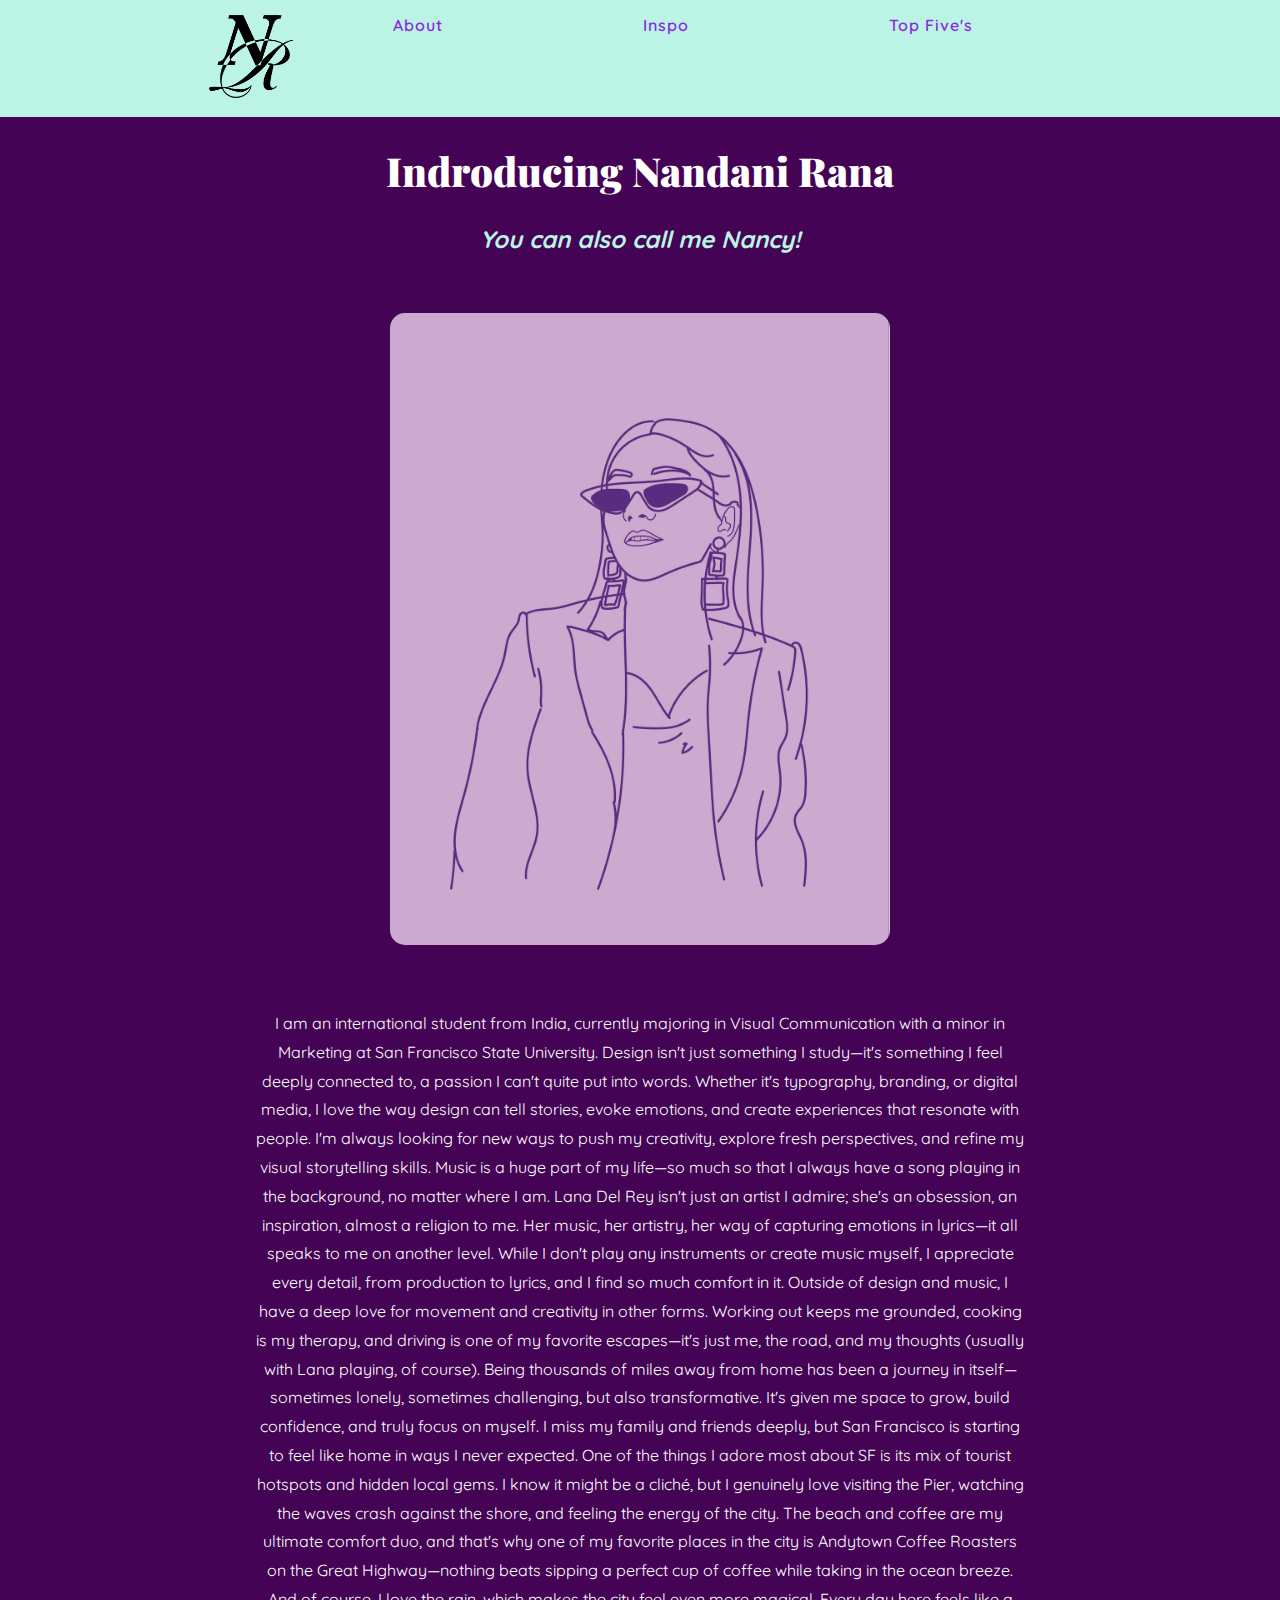
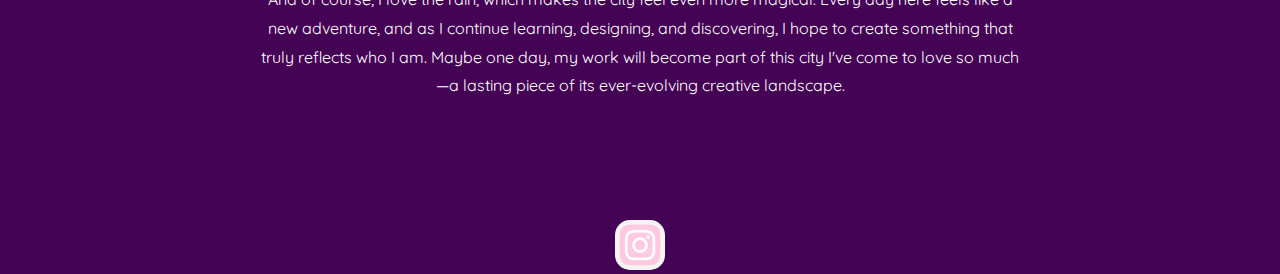
==== index.html @ 1f3b39ed "Introduction to Nandani Rana" ====
<!DOCTYPE html>
<html lang="en">
    <head>
        <meta charset="UTF-8">
        <link rel="stylesheet" href="css/mainstyle.css">
        <title>Introducing Nandani Rana</title>

        <link rel="stylesheet" href="css/style.css"> 


    </head>

    <body>
        <header>

        <nav>
            <div class="logo">
              <a href="index.html">
                <img src="img/logo.png" alt="Nandani Rana">
              </a>
            </div>
        
                <a href="index.html">About</a> <br>
                <a href="nandani_rana_inspirationPage/inspiration.html">Inspo</a><br> 
                <a href="nandani_rana_topFivePage/topfivepage.html">Top Five's</a><br> 
           
          </nav>
        </header>
       


        <h1><strong>Indroducing Nandani Rana</strong></h1>
        <h2><em>You can also call me Nancy!</em></h2>
        <br>
        <br>

        <img src="img/illustration.png">
        <br>
        <br>
        <br>
        <br>

        <p>I am an international student from India, currently majoring in Visual Communication with a minor in Marketing 
            at San Francisco State University. Design isn't just something I study—it's 
            something I feel deeply connected to, a passion I can't quite put into words. Whether it's typography, branding, 
            or digital media, I love the way design can tell stories, evoke emotions, and create experiences that resonate with 
            people. I'm always looking for new ways to push my creativity, explore fresh perspectives, and refine my visual 
            storytelling skills. Music is a huge part of my life—so much so that I always have a song playing in the background, 
            no matter where I am. Lana Del Rey isn't just an artist I admire; she's an obsession, an inspiration, almost a 
            religion to me. Her music, her artistry, her way of capturing emotions in lyrics—it all speaks to me on another level. 
            While I don't play any instruments or create music myself, I appreciate every detail, from production to lyrics, 
            and I find so much comfort in it. 
            Outside of design and music, I have a deep love for movement and creativity in other forms. 
            Working out keeps me grounded, cooking is my therapy, and driving is one of my favorite escapes—it's just me, 
            the road, and my thoughts (usually with Lana playing, of course). Being thousands of miles away from home has been 
            a journey in itself—sometimes lonely, sometimes challenging, but also transformative. It's given me space to grow, 
            build confidence, and truly focus on myself. I miss my family and friends deeply, but San Francisco is starting to 
            feel like home in ways I never expected. One of the things I adore most about SF is its mix of tourist hotspots 
            and hidden local gems. I know it might be a cliché, but I genuinely love visiting the Pier, watching the waves crash
            against the shore, and feeling the energy of the city. The beach and coffee are my ultimate comfort duo, and that's 
            why one of my favorite places in the city is Andytown Coffee Roasters on the Great Highway—nothing beats sipping a 
            perfect cup of coffee while taking in the ocean breeze. And of course, I love the rain, which makes the city feel 
            even more magical. Every day here feels like a new adventure, and as I continue learning, designing, and discovering, 
            I hope to create something that truly reflects who I am. Maybe one day, my work will become part of this city I've 
            come to love so much—a lasting piece of its ever-evolving creative landscape.
        </p>
        <br>
        <br>
        <br>
        <br>
        <br>
        <br>

        <footer><a href="https://www.instagram.com/sf_snaps_/"><img src="img/Pink Instagram Logo.jpg" alt="Instagram" class="ig"></a></footer>




    </body>
</html>
---- css/style.css ----
@import url('https://fonts.googleapis.com/css2?family=Playfair+Display:wght@500&family=Quicksand:wght@400;600&display=swap');


:root {
    --background-color: #440354;
    --primary-color: #ffffff;
    --accent-color: #D9A5B3;
    --soft-teal: #bbf4e5;
    --text-color: #ffffff;
    --light-text: #e4b2e2;
}


body {
    font-family: 'Quicksand', sans-serif;
    background-color: var(--background-color);
    color: var(--text-color);
    margin: 0;
    padding: 0;
    text-align: center;
}


nav a {
    color: blueviolet;
    text-decoration: none;
    font-weight: 600;
    letter-spacing: 1px;
    transition: 0.3s;
    justify-content: center;
}


nav {
    background: var(--soft-teal);
    padding: 15px;
    display: flex;
    justify-content: center;
    gap: 100px;
  }
  
  @keyframes blink {
    0% { opacity: 1; }
    50% { opacity: 0.3; }
    100% { opacity: 1; }
  }
  
  .logo img {
    width: 85px;
    height: auto;
    animation: blink 2s infinite;
  }


nav a:hover {
    color: var(--accent-color);
}

h1 {
    font-family: 'Playfair Display', serif;
    font-size: 2.5em;
    color: var(--primary-color);
}

h2 {
    font-family: 'Quicksand', sans-serif;
    font-size: 1.5em;
    color: var(--soft-teal);
}


img {
    width: 500px;
    border-radius: 15px;
    box-shadow: 4px 4px 10px rgba(rgb(255, 255, 255), rgb(255, 255, 255), rgb(255, 255, 255), alpha);
    transition: 0.3s;
    
}
img:hover {
    transform: scale(1.05);
}


p {
    width: 60%;
    margin: auto;
    line-height: 1.8;
    color:white;
    transition: 0.3s;
    
}

.ig {
    width: 50px;
    height: auto;
}
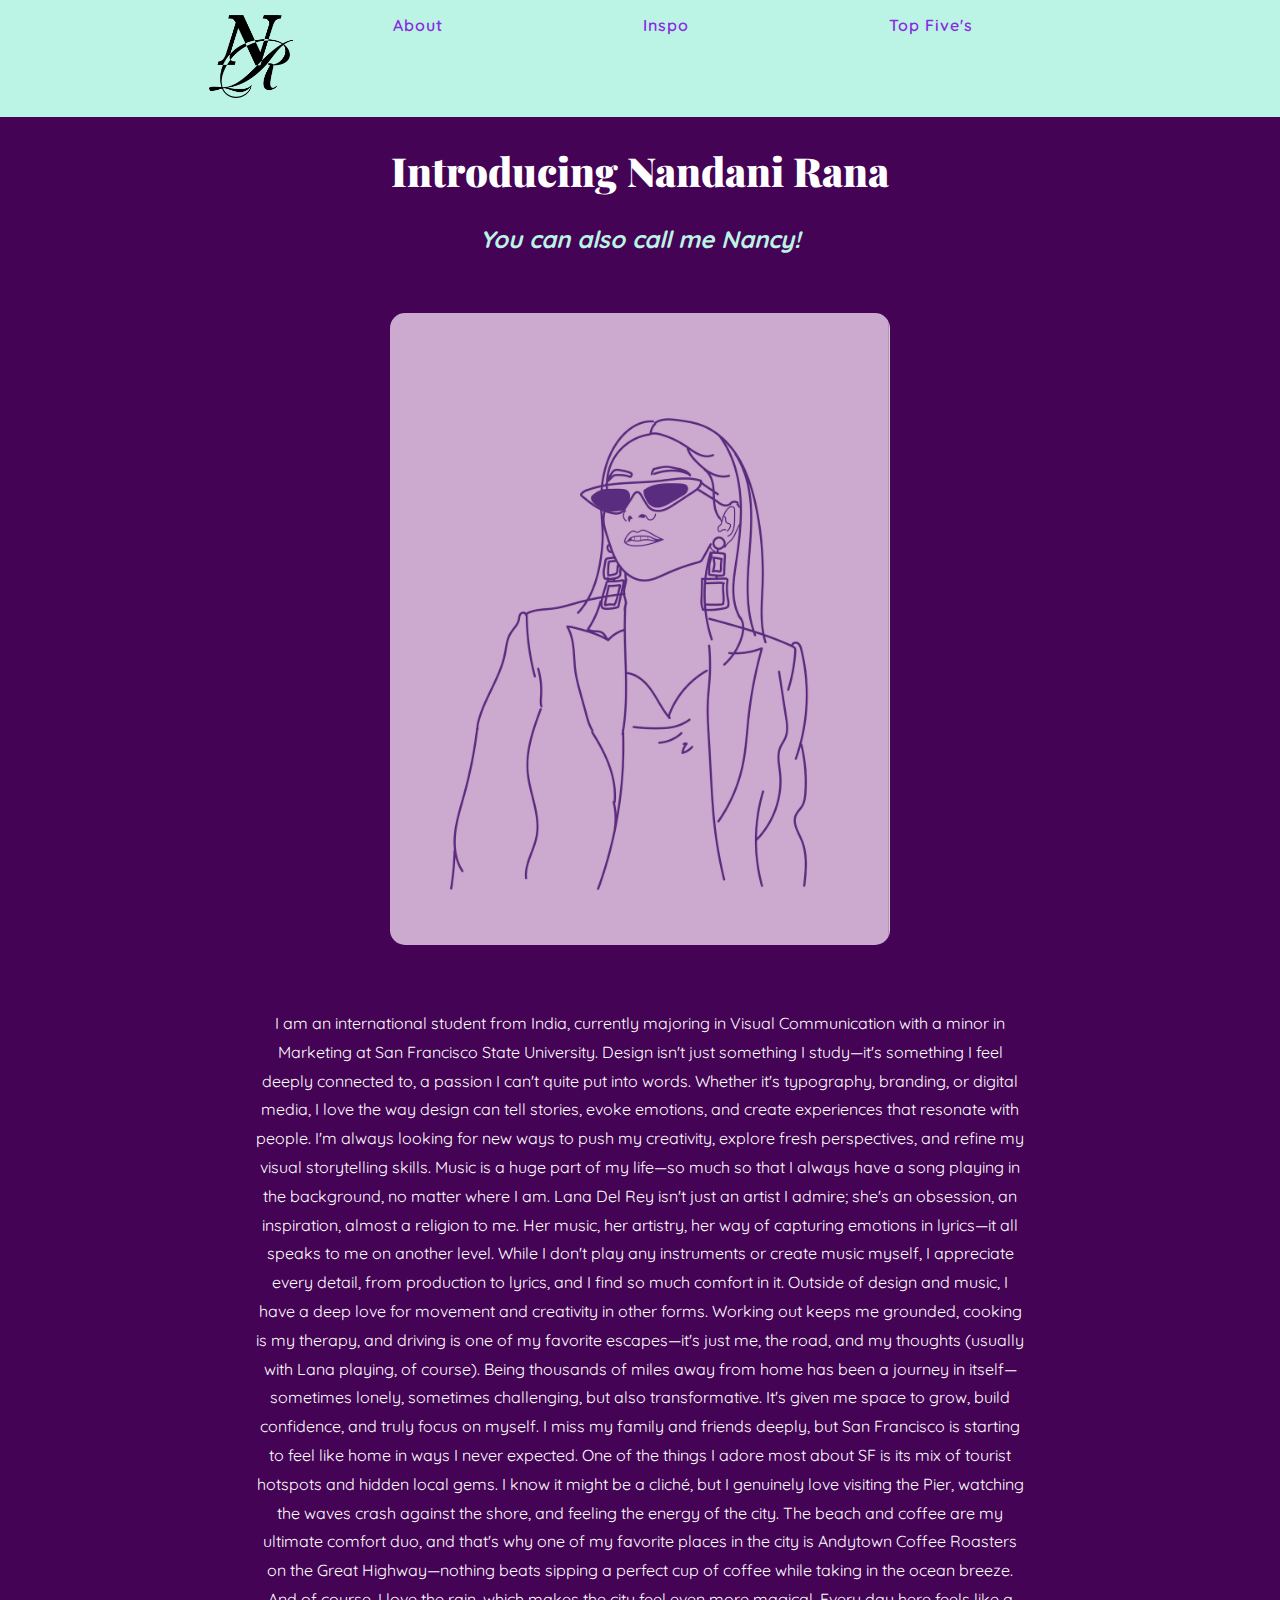
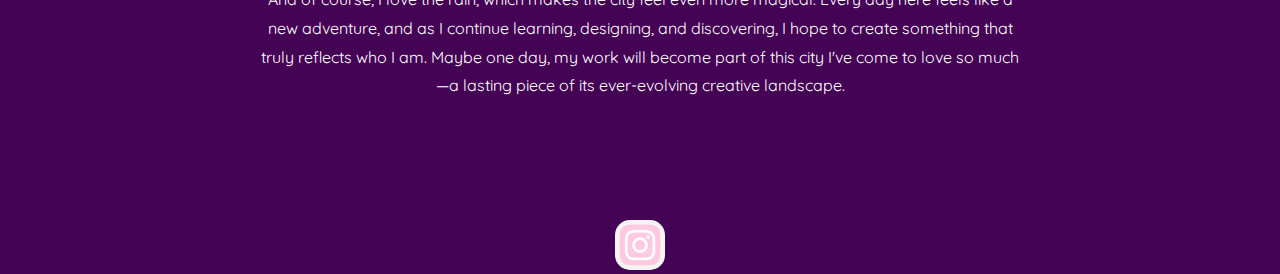
==== commit b7af6995: "index.html" ====
--- a/index.html
+++ b/index.html
@@ -29,7 +29,7 @@
        
 
 
-        <h1><strong>Indroducing Nandani Rana</strong></h1>
+        <h1><strong>Introducing Nandani Rana</strong></h1>
         <h2><em>You can also call me Nancy!</em></h2>
         <br>
         <br>
@@ -77,4 +77,4 @@
 
 
     </body>
-</html>+</html>
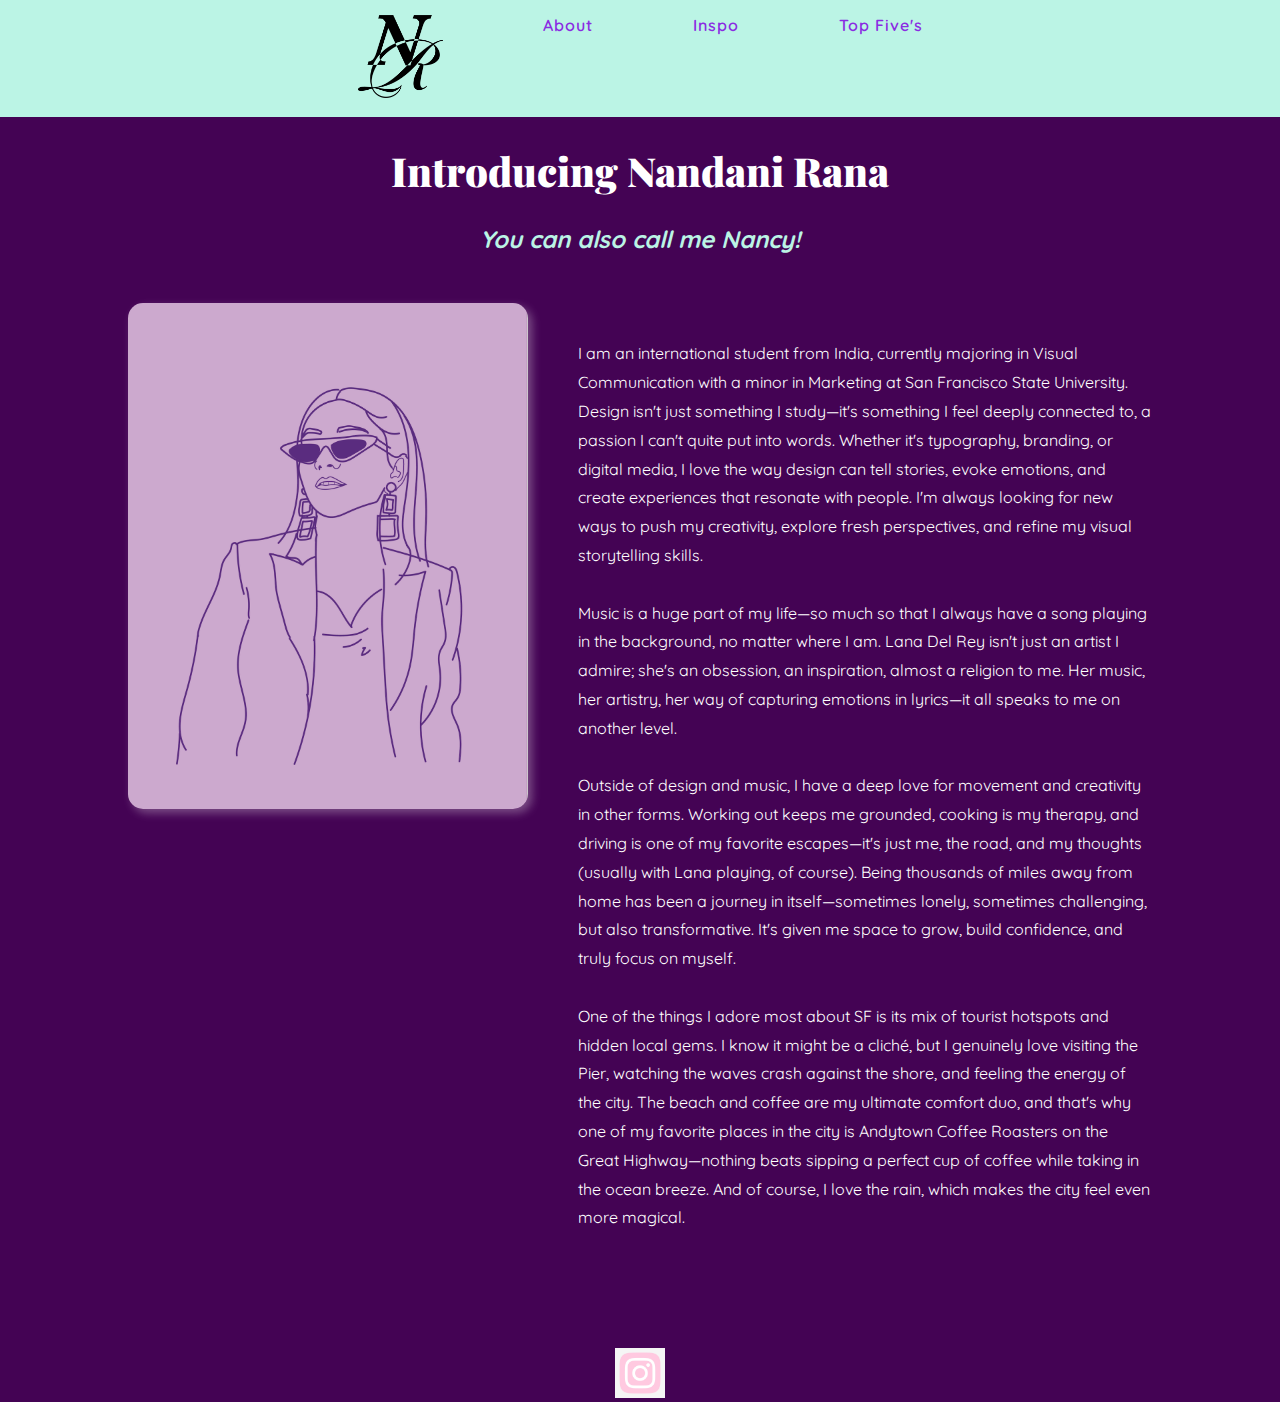
==== commit 431e54d5: "Update index.html" ====
--- a/index.html
+++ b/index.html
@@ -2,79 +2,60 @@
 <html lang="en">
     <head>
         <meta charset="UTF-8">
-        <link rel="stylesheet" href="css/mainstyle.css">
         <title>Introducing Nandani Rana</title>
-
         <link rel="stylesheet" href="css/style.css"> 
-
-
     </head>
 
     <body>
         <header>
-
-        <nav>
-            <div class="logo">
-              <a href="index.html">
-                <img src="img/logo.png" alt="Nandani Rana">
-              </a>
-            </div>
-        
-                <a href="index.html">About</a> <br>
-                <a href="nandani_rana_inspirationPage/inspiration.html">Inspo</a><br> 
-                <a href="nandani_rana_topFivePage/topfivepage.html">Top Five's</a><br> 
-           
-          </nav>
+            <nav>
+                <div class="logo">
+                    <a href="index.html">
+                        <img src="img/logo.png" alt="Nandani Rana">
+                    </a>
+                </div>
+                <a href="index.html">About</a>
+                <a href="nandani_rana_inspirationPage/inspiration.html">Inspo</a>
+                <a href="nandani_rana_topFivePage/topfivepage.html">Top Five's</a>
+            </nav>
         </header>
-       
-
 
         <h1><strong>Introducing Nandani Rana</strong></h1>
         <h2><em>You can also call me Nancy!</em></h2>
-        <br>
-        <br>
 
-        <img src="img/illustration.png">
-        <br>
-        <br>
-        <br>
-        <br>
+        <!-- Container for Image and Text -->
+        <div class="content-container">
+            <img src="img/illustration.png" alt="Illustration of Nandani Rana">
+            <p>
+                I am an international student from India, currently majoring in Visual Communication with a minor in Marketing 
+                at San Francisco State University. Design isn't just something I study—it's something I feel deeply connected to, 
+                a passion I can't quite put into words. Whether it's typography, branding, or digital media, I love the way design 
+                can tell stories, evoke emotions, and create experiences that resonate with people. I'm always looking for new ways 
+                to push my creativity, explore fresh perspectives, and refine my visual storytelling skills.
+                <br><br>
+                Music is a huge part of my life—so much so that I always have a song playing in the background, no matter where I am. 
+                Lana Del Rey isn't just an artist I admire; she's an obsession, an inspiration, almost a religion to me. 
+                Her music, her artistry, her way of capturing emotions in lyrics—it all speaks to me on another level.
+                <br><br>
+                Outside of design and music, I have a deep love for movement and creativity in other forms. 
+                Working out keeps me grounded, cooking is my therapy, and driving is one of my favorite escapes—it's just me, 
+                the road, and my thoughts (usually with Lana playing, of course). Being thousands of miles away from home has been 
+                a journey in itself—sometimes lonely, sometimes challenging, but also transformative. It's given me space to grow, 
+                build confidence, and truly focus on myself.
+                <br><br>
+                One of the things I adore most about SF is its mix of tourist hotspots and hidden local gems. 
+                I know it might be a cliché, but I genuinely love visiting the Pier, watching the waves crash
+                against the shore, and feeling the energy of the city. The beach and coffee are my ultimate comfort duo, and that's 
+                why one of my favorite places in the city is Andytown Coffee Roasters on the Great Highway—nothing beats sipping a 
+                perfect cup of coffee while taking in the ocean breeze. And of course, I love the rain, which makes the city feel 
+                even more magical.
+            </p>
+        </div>
 
-        <p>I am an international student from India, currently majoring in Visual Communication with a minor in Marketing 
-            at San Francisco State University. Design isn't just something I study—it's 
-            something I feel deeply connected to, a passion I can't quite put into words. Whether it's typography, branding, 
-            or digital media, I love the way design can tell stories, evoke emotions, and create experiences that resonate with 
-            people. I'm always looking for new ways to push my creativity, explore fresh perspectives, and refine my visual 
-            storytelling skills. Music is a huge part of my life—so much so that I always have a song playing in the background, 
-            no matter where I am. Lana Del Rey isn't just an artist I admire; she's an obsession, an inspiration, almost a 
-            religion to me. Her music, her artistry, her way of capturing emotions in lyrics—it all speaks to me on another level. 
-            While I don't play any instruments or create music myself, I appreciate every detail, from production to lyrics, 
-            and I find so much comfort in it. 
-            Outside of design and music, I have a deep love for movement and creativity in other forms. 
-            Working out keeps me grounded, cooking is my therapy, and driving is one of my favorite escapes—it's just me, 
-            the road, and my thoughts (usually with Lana playing, of course). Being thousands of miles away from home has been 
-            a journey in itself—sometimes lonely, sometimes challenging, but also transformative. It's given me space to grow, 
-            build confidence, and truly focus on myself. I miss my family and friends deeply, but San Francisco is starting to 
-            feel like home in ways I never expected. One of the things I adore most about SF is its mix of tourist hotspots 
-            and hidden local gems. I know it might be a cliché, but I genuinely love visiting the Pier, watching the waves crash
-            against the shore, and feeling the energy of the city. The beach and coffee are my ultimate comfort duo, and that's 
-            why one of my favorite places in the city is Andytown Coffee Roasters on the Great Highway—nothing beats sipping a 
-            perfect cup of coffee while taking in the ocean breeze. And of course, I love the rain, which makes the city feel 
-            even more magical. Every day here feels like a new adventure, and as I continue learning, designing, and discovering, 
-            I hope to create something that truly reflects who I am. Maybe one day, my work will become part of this city I've 
-            come to love so much—a lasting piece of its ever-evolving creative landscape.
-        </p>
-        <br>
-        <br>
-        <br>
-        <br>
-        <br>
-        <br>
-
-        <footer><a href="https://www.instagram.com/sf_snaps_/"><img src="img/Pink Instagram Logo.jpg" alt="Instagram" class="ig"></a></footer>
-
-
-
-
+        <footer>
+            <a href="https://www.instagram.com/sf_snaps_/">
+                <img src="img/Pink Instagram Logo.jpg" alt="Instagram" class="ig">
+            </a>
+        </footer>
     </body>
 </html>
--- a/css/style.css
+++ b/css/style.css
@@ -1,6 +1,4 @@
-
 @import url('https://fonts.googleapis.com/css2?family=Playfair+Display:wght@500&family=Quicksand:wght@400;600&display=swap');
-
 
 :root {
     --background-color: #440354;
@@ -11,7 +9,6 @@
     --light-text: #e4b2e2;
 }
 
-
 body {
     font-family: 'Quicksand', sans-serif;
     background-color: var(--background-color);
@@ -21,6 +18,13 @@
     text-align: center;
 }
 
+nav {
+    background: var(--soft-teal);
+    padding: 15px;
+    display: flex;
+    justify-content: center;
+    gap: 100px;
+}
 
 nav a {
     color: blueviolet;
@@ -28,33 +32,22 @@
     font-weight: 600;
     letter-spacing: 1px;
     transition: 0.3s;
-    justify-content: center;
 }
 
+nav a:hover {
+    color: var(--accent-color);
+}
 
-nav {
-    background: var(--soft-teal);
-    padding: 15px;
-    display: flex;
-    justify-content: center;
-    gap: 100px;
-  }
-  
-  @keyframes blink {
+.logo img {
+    width: 85px;
+    height: auto;
+    animation: blink 2s infinite;
+}
+
+@keyframes blink {
     0% { opacity: 1; }
     50% { opacity: 0.3; }
     100% { opacity: 1; }
-  }
-  
-  .logo img {
-    width: 85px;
-    height: auto;
-    animation: blink 2s infinite;
-  }
-
-
-nav a:hover {
-    color: var(--accent-color);
 }
 
 h1 {
@@ -69,33 +62,42 @@
     color: var(--soft-teal);
 }
 
+/* Flexbox Container for Image and Text */
+.content-container {
+    display: flex;
+    align-items: flex-start; /* Aligns the image slightly higher */
+    justify-content: center;
+    gap: 50px; /* Increased spacing between image and text */
+    padding: 50px;
+    max-width: 80%;
+    margin: auto;
+    text-align: left; /* Aligns text properly */
+}
 
-img {
-    width: 500px;
+.content-container img {
+    width: 400px; /* Increased image size */
+    height: auto;
     border-radius: 15px;
-    box-shadow: 4px 4px 10px rgba(rgb(255, 255, 255), rgb(255, 255, 255), rgb(255, 255, 255), alpha);
+    box-shadow: 4px 4px 10px rgba(255, 255, 255, 0.3);
     transition: 0.3s;
-    
+    margin-top: -20px; 
 }
-img:hover {
+
+.content-container img:hover {
     transform: scale(1.05);
 }
 
+.content-container p {
+    flex: 1; 
+    line-height: 1.8;
+    color: white;
+}
 
-p {
-    width: 60%;
-    margin: auto;
-    line-height: 1.8;
-    color:white;
-    transition: 0.3s;
-    
+footer {
+    margin-top: 50px;
 }
 
 .ig {
     width: 50px;
     height: auto;
 }
-
-
-
-
